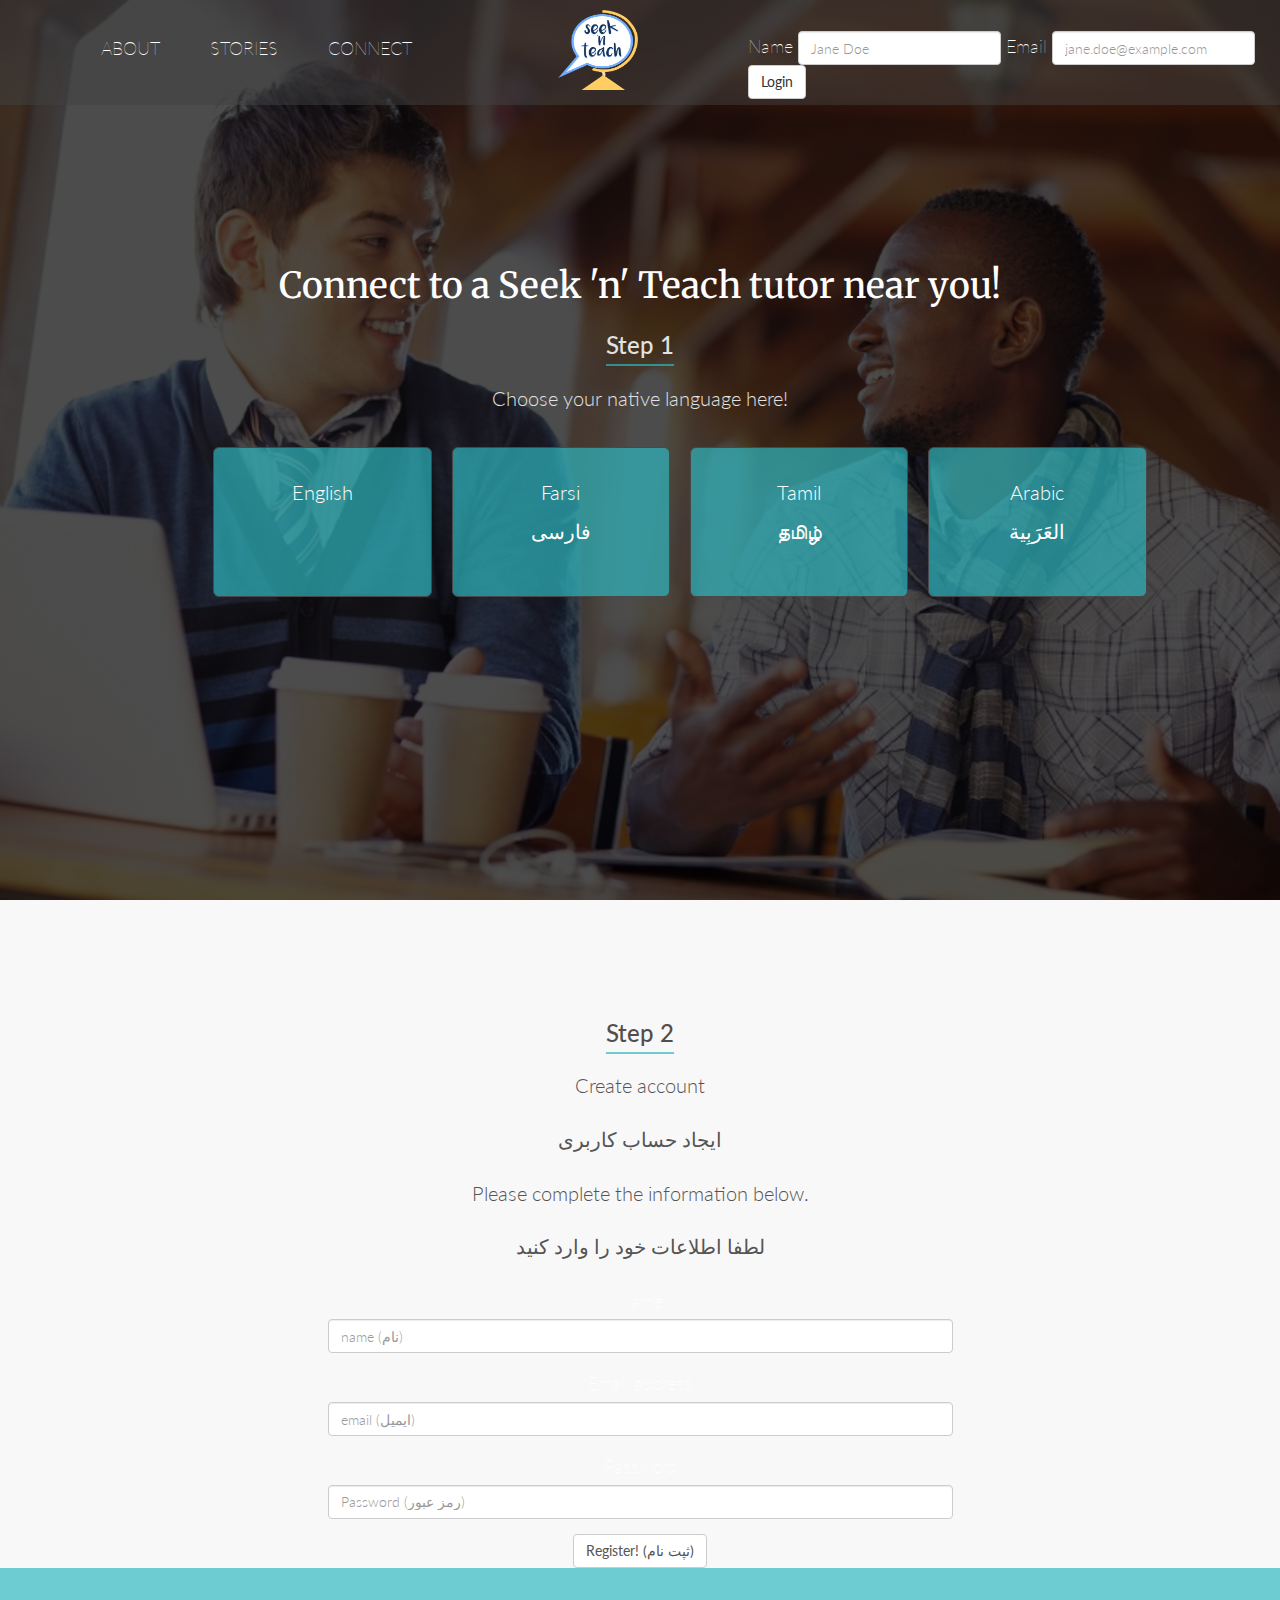
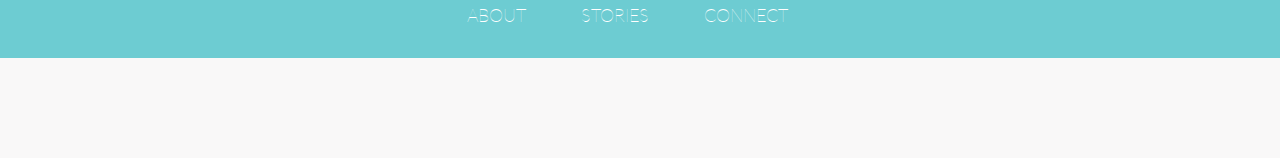
==== index.html @ 9f482acf "main changed to index.html" ====
<!DOCTYPE html>
<html lang="en">
    <head>
      <meta name="viewport" content="width=device-width, initial-scale=1.0, maximum-scale=1.0, user-scalable=no">
        <meta charset="UTF-8">
        <title>Seek N Teach</title>
        <link href='https://fonts.googleapis.com/css?family=Lato:400,100,300,300italic' rel='stylesheet' type='text/css'>
        <link href='https://fonts.googleapis.com/css?family=Merriweather' rel='stylesheet' type='text/css'>
        <link rel="stylesheet" href="vendors/css/bootstrap.css">
        <link rel="stylesheet" href="resources/css/custom.css">
        <script src="resources/js/jquery-2.2.3.min.js"></script>
        
        <style>
        .no-padding{
            padding: 0;
        }
       
        </style>
    </head>

    <body>
    <div class="container-fluid">
    <div class="navbar-header">
      <button type="button" class="navbar-toggle collapsed" data-toggle="collapse" data-target="#bs-example-navbar-collapse-1" aria-expanded="false">
        <span class="sr-only">Toggle navigation</span>
        <span class="icon-bar"></span>
        <span class="icon-bar"></span>
        <span class="icon-bar"></span>
      </button>
     
    </div>
     
    <div class="row header">
        <div class="collapse navbar-collapse" id="bs-example-navbar-collapse-1">
        <div class="row rectangle-1">
            
            <div class="col-xs-5 navbar text-left">
                <ul>
                    <li><a href="#">About</a></li>
                    <li><a href="#">Stories</a></li>
                    <li><a href="#">Connect</a></li>
                </ul>
            </div>
            
            <div class="col-xs-2 header-logo">
                <img src="resources/img/SnTLogo.png" alt="Seek n Teach Logo">
            </div>
            
            <div class="col-xs-5 navbar no-padding">
                <form class="form-inline">
                  <div class="form-group">
                    <label for="exampleInputName2">Name</label>
                    <input type="text" class="form-control" id="exampleInputName2" placeholder="Jane Doe">
                  </div>
                  <div class="form-group">
                    <label for="exampleInputEmail2">Email</label>
                    <input type="email" class="form-control" id="exampleInputEmail2" placeholder="jane.doe@example.com">
                  </div>
                  <button type="submit" class="btn btn-default">Login</button>
                </form>
            </div>
        </div>
        </div>
       
        <div class="row text-center">
            <div class="col-md-12 text-center"> 
                <h1 class="connect-with-a-seek">Connect to a Seek 'n' Teach tutor near you!</h1>
            <div>
        </div>
                
        <div class="row">
            <div class="col-md-12 text-center text-box"> 
                <h3><span>Step 1</span></h3>
                <p>Choose your native language here!</p>
            </div>
        </div>

        <div class="row language-box">
            
            <div class="col-md-2">
            </div>
            
            <div class="col-md-2 rectangle-2-copy">
                <a href="#register">English</a>
            </div>  
                
            <div class="col-md-2 rectangle-2-copy">
                <p>Farsi</p>
                <a href="#register">فارسی</a>
            </div>  
                
            <div class="col-md-2 rectangle-2-copy">
                <p>Tamil</p>
                <a href="#register">தமிழ்</a>
            </div>  
                
            <div class="col-md-2 rectangle-2-copy">
                <p>Arabic</p>
                <a href="#register">العَرَبِية</a>
            </div>
        </div>

    </div>   
    </div>
    </div>     
    
        <div class="row register" id="register">
            <div class="col-md-12 text-center text-box"> 
                <h3><span>Step 2</span></h3>
                <p>Create account</p>
                <p>ایجاد حساب کاربری</p>
                <p>Please complete the information below.</p>
                <p>لطفا اطلاعات خود را وارد کنید</p>
            </div>
            
        <div class="row">
            <div class="col-md-6 col-md-offset-3 text-center text-box"> 
                <form>
                <div class="form-group">
                <label for="exampleInputEmail1">Name</label>
                <input type="input" class="form-control" id="exampleInputName" placeholder="name (نام)">
                </div>
                    
                <div class="form-group">
                <label for="exampleInputEmail1">Email address</label>
                <input type="email" class="form-control" id="exampleInputEmail1" placeholder="email (ایمیل)">
                </div>
                    
                <div class="form-group">
                <label for="exampleInputPassword1">Password</label>
                <input type="password" class="form-control" id="exampleInputPassword1" placeholder="Password (رمز عبور)">
                </div>
  
                <div class="btn btn-default"><a href="sign-up.html" style="color:#555;">Register! (ثپت نام)</a></button>
                </form>
                
            </div>   
        </div>
            
        </div>
        
         <div class="row footer">
            <div class="col-md-6 col-md-offset-4">
                <ul>
                    <li><a href="#">About</a></li>
                    <li><a href="#">Stories</a></li>
                    <li><a href="#">Connect</a></li>
                </ul>
            </div>
            </div>
        
        
    </div>      <!--Container ends here-->
    </body>
</html>
---- resources/css/custom.css ----
/* ------------------------------ */
/*  BASIC STYLING */
/* ------------------------------ */

* {
    margin: 0;
    padding: 0;
    box-sizing: border-box;
}

html,
body {
    color: 555;
    font-family: 'Lato', 'Arial', sans-serif;
    font-size: 20px;
    font-weight: 300;
}

span {
    padding-bottom: 5px;
    border-bottom: 2px solid rgba(46, 184, 192, 0.69);
}

.connect-with-a-seek {
	font-size: 36px;
	line-height: 0.9;
	color: #ffffff;
    font-family: "Merriweather";
    margin-top: 150px;
}

/*  NAVBAR STYLING */

.rectangle-1 {
	height: 105px;
	background-color: rgba(64, 64, 64, 0.51);
}

.navbar li {
    float: left;
    display: inline-block;
    margin: 20px;
    text-transform: uppercase;
    padding-top: 15px;
    padding-left: 10px;
    font-weight: 100;
    font-size: 90%;
}

.navbar li:first-child { 
    margin-left: 75px;
}

.header-logo img {
    width: 80px;
    height: 80px;
    margin: 10px;
}

.header {
    background-image: linear-gradient(rgba(0, 0, 0, 0.7), rgba(0, 0, 0, 0.7)), url(header-refugee.jpg);
    background-size: cover;
    background-position: center;
    height: 100vh;
    background-attachment: fixed;
}

.rectangle-2-copy {
    height: 150px;
	border-radius: 6px;
	background-color: rgba(46, 184, 192, 0.69);
	border: solid 1px #484848;
    margin: 10px;
    padding-top: 30px;
}

.rectangle-2-copy:hover {
	background-color: rgba(192, 125, 46, 0.69);
}

.rectangle-2-copy p {
    color: white;
}

a {
    color: white;
}

.text-box {
    color: #e2e2e2;
}

.text-box p {
    margin: 25px;
}

.form-inline {
    margin-top: 30px;
    
}

label {
    color: white;
    font-size: 90%;
    font-weight: 100;
}

.register {
    padding: 100px 0;
    color: black;
    background-color: rgba(199, 185, 185, 0.1);
}

.register p {
    color: #555;
}

.register h3 {
    color: rgb(83, 78, 78);
}

.navbar li a:hover {
    color: orange;
    text-decoration: none;
}

.footer {
    background-color: rgba(46, 184, 192, 0.69);   
}

.footer ul li {
    text-align: center;
    display: inline-block;
    margin: 20px;
    text-transform: uppercase;
    padding-top: 15px;
    padding-left: 10px;
    font-weight: 100;
    font-size: 90%;
}
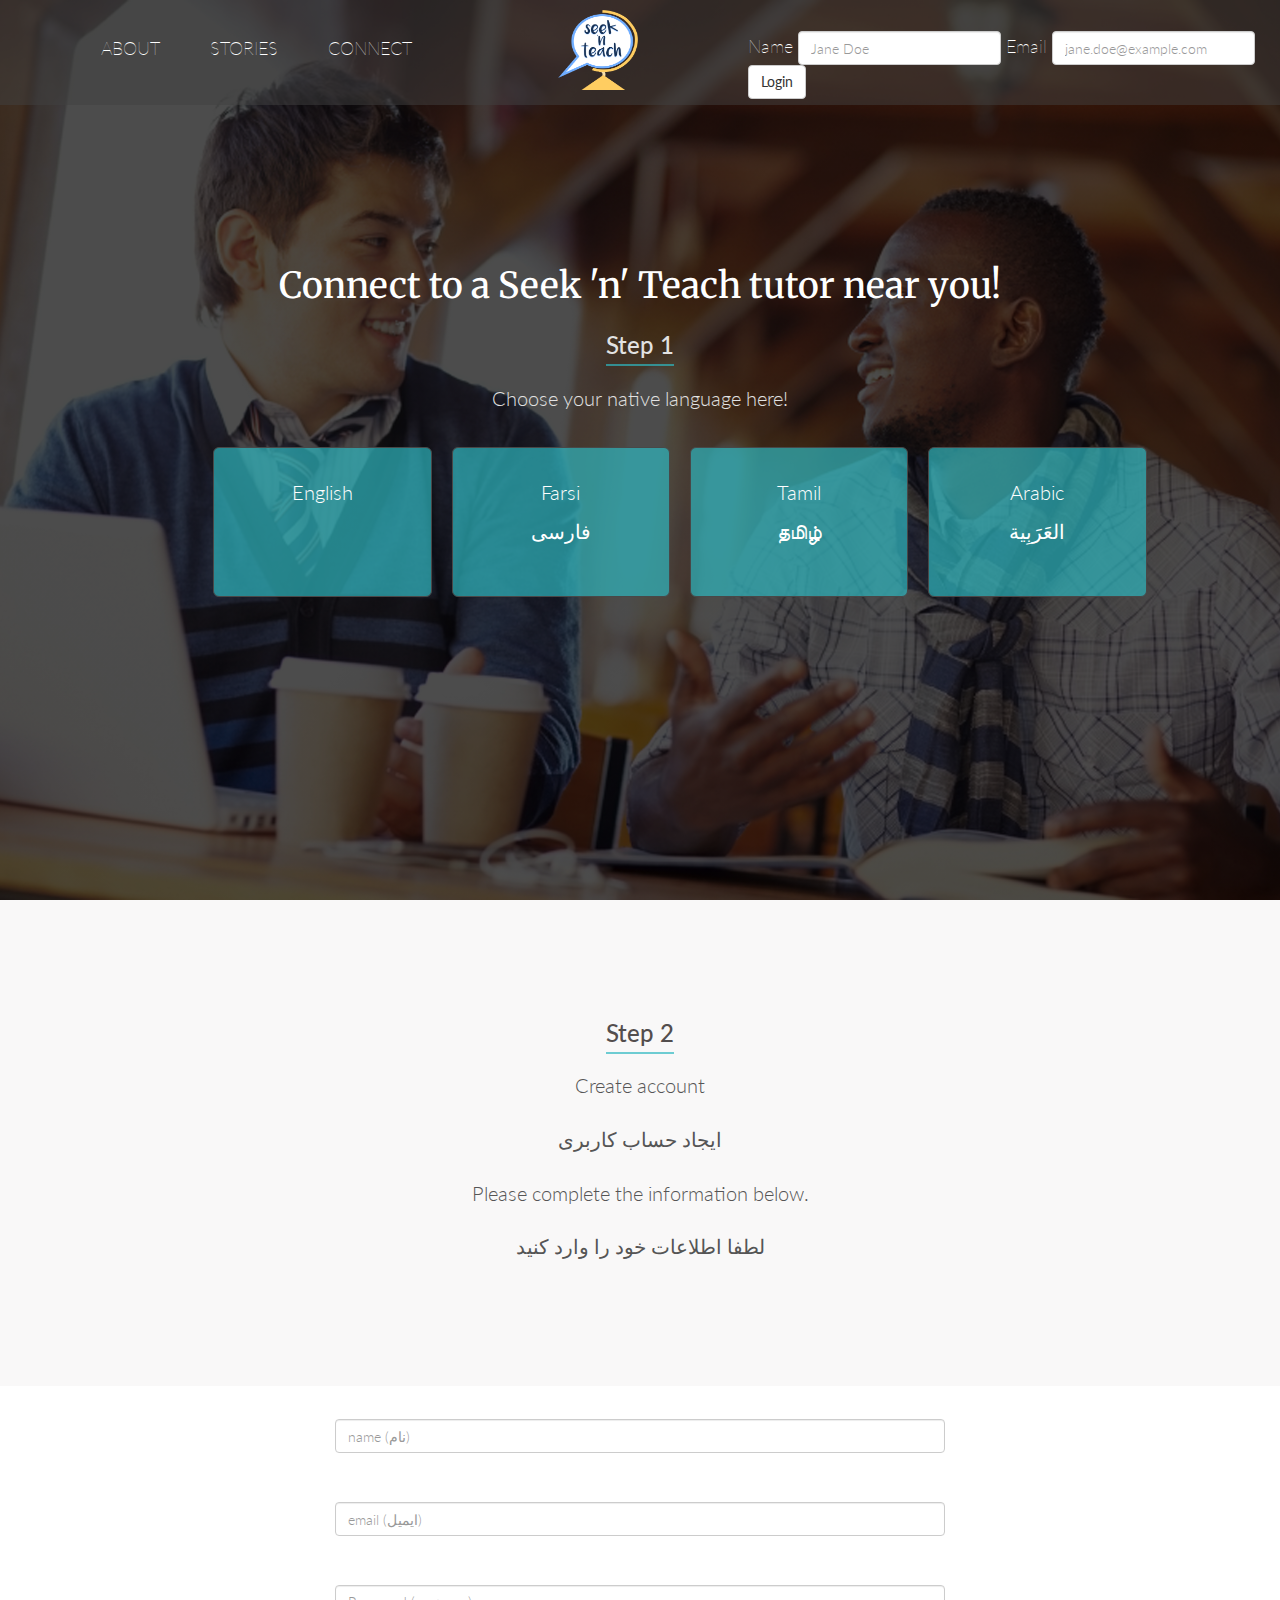
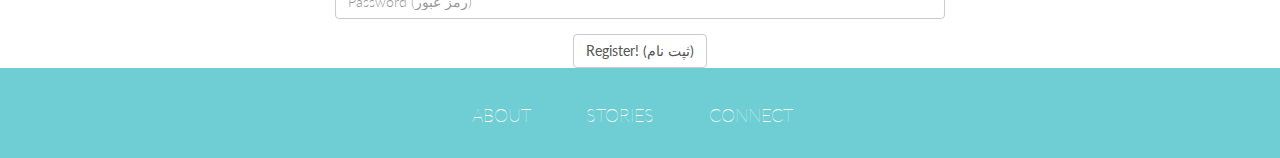
==== commit d15b09f4: "media query" ====
--- a/index.html
+++ b/index.html
@@ -14,6 +14,18 @@
         .no-padding{
             padding: 0;
         }
+        .language-box, #register{
+        overflow: hidden;
+       }
+       @media (max-width: 600px) {
+          #register{
+            margin-top:100%;
+            height: 100%;
+       }
+       .language-box{
+           height: 100%;
+       }
+       }
        
         </style>
     </head>
@@ -112,7 +124,7 @@
                 <p>Please complete the information below.</p>
                 <p>لطفا اطلاعات خود را وارد کنید</p>
             </div>
-            
+        </div>    
         <div class="row">
             <div class="col-md-6 col-md-offset-3 text-center text-box"> 
                 <form>
